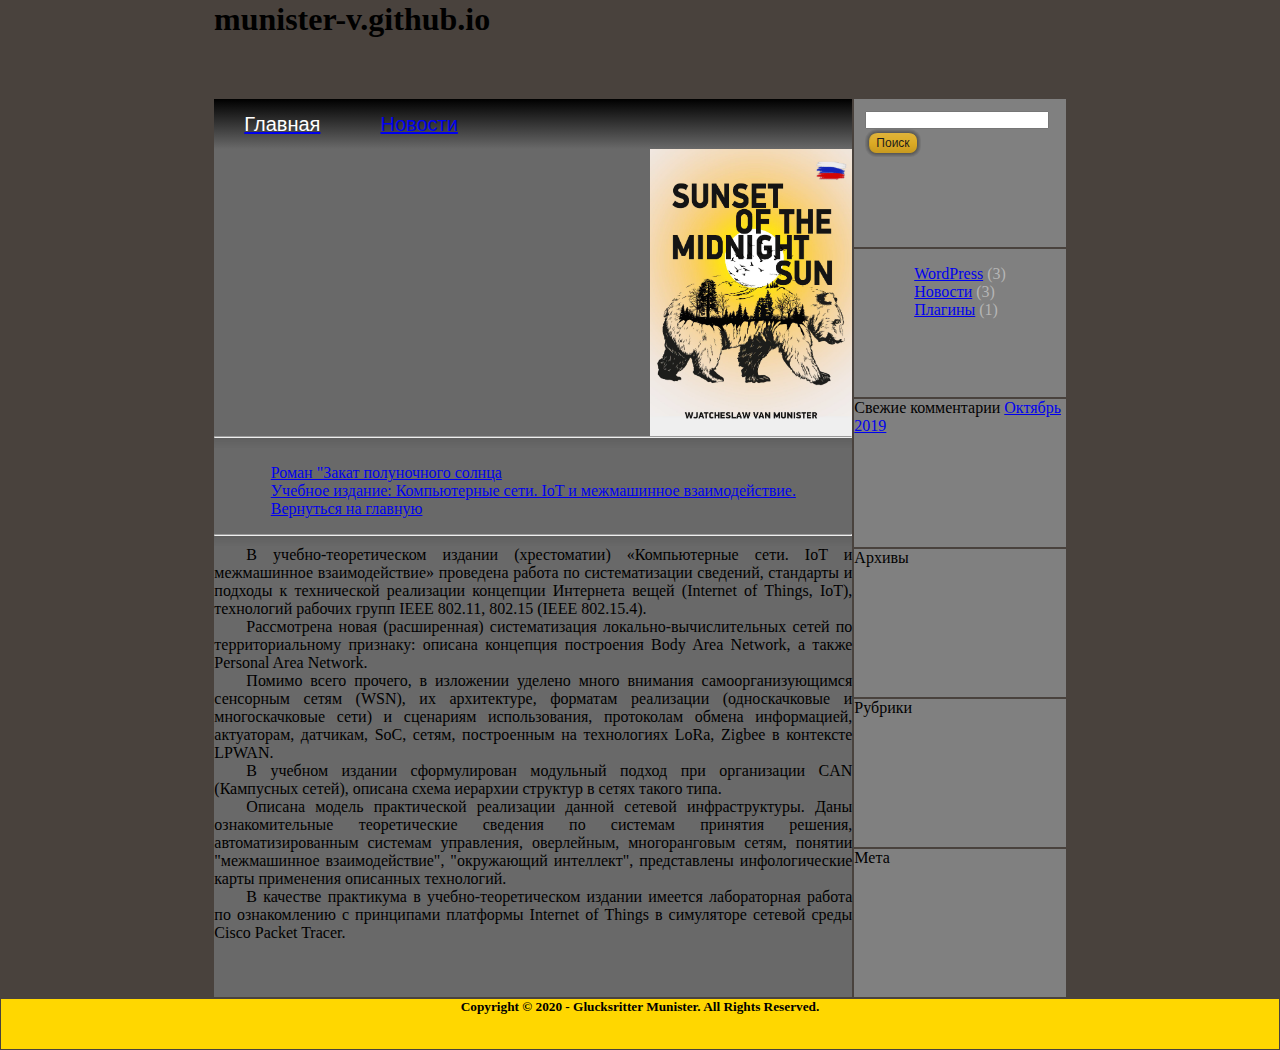
==== news.html @ d0c13600 "Update news.html" ====
<!DOCTYPE html>
<html>
<meta name="viewport" content="width=device-width, initial-scale=1.0">

<style>
	

.menu {
    background: linear-gradient(to bottom, #000000 0%, #696969 100%);
    height: 50px
}

.menu ul {
    padding: 0;
}

.menu ul:after {
    clear: both;
    display: table;
    width: 100%;
    height: 0;
    content: ' ';
}

.menu li {
    float: left;
    background: url(https://help.gnome.org/users/gnome-help/stable/figures/preferences-desktop-accessibility-symbolic.svg) 7px center no-repeat;
    font-family: Arial, sans-serif;
    font-size: 20px;
    list-style: none;
   
}

.menu li:hover {
    background: url(https://help.gnome.org/users/gnome-help/stable/figures/preferences-desktop-accessibility-symbolic.svg) 7px center no-repeat #23BA15;
}

.menu a {
    display: block;
    padding: 0 30px;
    line-height: 50px;
}

		
	
  /* ================== */

.block {
  display: flex;
  flex-direction: column;
}

.block .m {
  flex: 1;
}


/* ================== */

.art-BlockContent-body {
  justify-self: center;
  z-index: 1;
  padding: 11px;
}

.art-BlockContent {
  justify-self: center;
  z-index: 0;
  margin: 0 auto;
  min-width: 6px;
  min-height: 1px;
}

.art-BlockContent-body ul {
  list-style-type: none;
  color: #B5B5B5;
  margin: 5px;
  padding: 0;
}

.header {
  height: 6em;
  background-color: #49423d;
}

.head_img {
  background: url(https://munister-v.github.io/img/Header.jpg) no-repeat;
  background-size: cover;
  width: 66.67%;
  margin-right: auto;
  margin-left: auto;
  top: 0;
  height: 135px;
  border-radius: 10px
}

.footer {
  background-color: Gold;
  height: 50px;
}

.aside {
  background-color: #49423d;
}

.main {
  background-color: DimGrey;
}

.m {
  background-color: Gray;
}

.header,
.main,
.aside,
.m,
.footer {
  border: solid 1px #49423d;
}

* {
  margin: 0;
  padding: 0;
}

.page {
  margin: auto;
}

.grid-container {
  display: grid;
  height: 100vh;
  grid-template-columns: 2fr 6fr 2fr 2fr;
}

	
	

/* Smartphones (вертикальная и горизонтальная) ----------- */

@media only screen and (min-width: 350px) and (max-width: 641px) {
  .grid-container {
    grid-template-columns: 1fr;
  }
  .header {
    height: 7em;
    padding: 0em 0%;
  }
	
.footer 
{
display:none;
}

	
  .head_img {
    background: url(https://munister-v.github.io/img/Header.jpg) no-repeat;
    background-size: cover;
    width: 100%;
    margin-right: auto;
    margin-left: auto;
    top: 0;
    height: 120px;
  }
		
  .aside {
    display: none;
  }
  .art-BlockContent-body {
    margin-right: auto;
    justify-self: center;
    margin-left: auto;
    top: 0;
  }
}

.horizontal_linia	
{
height: 28px;	
}
	
/* begin Button */
.art-button-wrapper .art-button
{
	display:inline-block;
	width: auto;
	outline:none;
	border:none;
	background:none;
	line-height:28px;
	margin:0 !important;
	padding:0 !important;
	overflow: visible;
	cursor: default;
	text-decoration: none !important;
	z-index:0;
}

.art-button-wrapper
{
	display:inline-block;
	position:relative;
	height: 28px;
	overflow:hidden;
	white-space: nowrap;
	width: auto;
	z-index:0;
}

.art-button-wrapper .art-button
{
	display:block;
	height: 28px;
	font-family: Tahoma, Arial, Helvetica, Sans-Serif;
	font-size: 12px;
	white-space: nowrap;
	text-align: left;
	padding: 0 11px !important;
	line-height: 28px;
	text-decoration: none !important;
	color: #1C1C1C !important;
}

input, select
{
	font-family: Tahoma, Arial, Helvetica, Sans-Serif;
	font-size: 12px;
}

.art-button-wrapper.hover .art-button, .art-button:hover
{
	color: #404040 !important;
	text-decoration: none !important;
}

.art-button-wrapper.active .art-button
{
	color: #F5F5F5 !important;
}

.art-button-wrapper .l, .art-button-wrapper .r
{
	display:block;
	position:absolute;
	z-index:-1;
	height: 84px;
	background-image: url('img/Button.png');
}

.art-button-wrapper .l
{
	left:0;
	right:15px;
}

.art-button-wrapper .r
{
	width:419px;
	right:0;
	clip: rect(auto, auto, auto, 404px);
}

.art-button-wrapper.hover .l, .art-button-wrapper.hover .r
{
	top: -28px;
}

.art-button-wrapper.active .l, .art-button-wrapper.active .r
{
	top: -56px;
}



/* end Button */

.clearfix:before,
.clearfix:after {
  content: "";
  display: table;
  clear: both;
}
.clearfix {
  clear: both;
}

.photo-row {
  display: flex;
  align-items: center;
}
.info-photo {
  //float: left;
  width: 31.6666667%;
  height: auto;
  max-width: 100%;
}
.info-photo:not(:last-child) {
  margin-right: 2.5%;
}

	
.horizontal_linia
 {
height: 12px;
border: 0;
box-shadow: inset 0 15px 12px -11px rgba(0,0,0,0.15);
}
		
.paragraph-class {
 
    text-indent: 32px;
    text-align: justify;
}
	
 </style> 
      
<div class="page">
 <div class="header">
    <div class="head_img">
      <h1> munister-v.github.io
        <h1>
    </div>
  </div>
  <div class="grid-container">
    <div class="aside"></div>
    <div class="main">
	  
    <div class="menu">
     <ul><li><a href="index.html"><font color="white">Главная</a></font></li>
     <li><a href="news.html">Новости<font color="white"></a></font></li>
     </ul>
    </div>    
	 
	    
   

     <div class="photo-row clearfix">
      <img class="info-photo" src="/img/book1.png" alt="">
      <img class="info-photo" src="/img/book2.png" alt="">
      <img class="info-photo" src="/img/book3.png" alt="">
    </div>
	  
	  
	  
	  
	  <div class="horizontal_linia"><hr> </div> 
         
	 <div class="art-BlockContent-body">
          <ul>
            <li class="cat-item cat-item-4"><a href="https://play.google.com/store/books/details/Закат_полуночного_солнца?id=-oV4DwAAQBAJ&hl=ru" title="Закат полуночного солнца">Роман "Закат полуночного солнца</a>
            </li>
            <li class="cat-item cat-item-1"><a href="http://www.wpfree.ru/preview/?cat=1" title="Компьютерные сети. IoT и межмашинное взаимодействие.">Учебное издание: Компьютерные сети. IoT и межмашинное взаимодействие.</a>
            </li>
            <li class="cat-item cat-item-3"><a href="https://munister-v.github.io/index.html" title="На главную">Вернуться на главную</a>
            </li>
          </ul>
        </div>
	    
     <div class="horizontal_linia"><hr> </div> 
	  
 <div class="paragraph-class ">
<p>   В учебно-теоретическом издании (хрестоматии) «Компьютерные сети. IoT и межмашинное взаимодействие» проведена работа по систематизации сведений, стандарты и подходы к технической реализации концепции Интернета вещей (Internet of Things, IoT), технологий рабочих групп IEEE 802.11, 802.15 (IEEE 802.15.4).<p> 
<p>   Рассмотрена новая (расширенная) систематизация локально-вычислительных сетей по территориальному признаку: описана концепция построения Body Area Network, а также Personal Area Network. 
	
<p>   Помимо всего прочего, в изложении уделено много внимания самоорганизующимся сенсорным сетям (WSN), их архитектуре, форматам реализации (односкачковые и многоскачковые сети) и сценариям использования, протоколам обмена информацией, актуаторам, датчикам, SoC, сетям, построенным на технологиях LoRa, Zigbee в контексте LPWAN. <p>
<p>   В учебном издании сформулирован модульный подход при организации CAN (Кампусных сетей), описана схема иерархии структур в сетях такого типа. <p>
<p>   Описана модель практической реализации данной сетевой инфраструктуры. Даны ознакомительные теоретические сведения по системам принятия решения, автоматизированным системам управления, оверлейным, многоранговым сетям, понятии "межмашинное взаимодействие", "окружающий интеллект", представлены инфологические карты применения описанных технологий. <p>
<p>   В качестве практикума в учебно-теоретическом издании имеется лабораторная работа по ознакомлению с принципами платформы Internet of Things в симуляторе сетевой среды Cisco Packet Tracer.<p>
</div>  
 
	    
 	    
	  </div>
    <div class="block">
      <div class="m">
	<div class="art-BlockContent-body">
<form method="get" name="searchform" action="http://www.wpfree.ru/preview/">
<input type="text" value="" name="s" style="width: 95%;">
<span class="art-button-wrapper">
	<span class="l"> </span>
	<span class="r"> </span>
	<input class="art-button" type="submit" name="search" value="Поиск">
</span>
</form>

    </div>      
    
	      
      </div>
      <div class="m">
        <div class="art-BlockContent-body">
          <ul>
            <li class="cat-item cat-item-4"><a href="http://www.wpfree.ru/preview/?cat=4" title="Просмотреть все записи в рубрике WordPress">WordPress</a> (3)
            </li>
            <li class="cat-item cat-item-1"><a href="http://www.wpfree.ru/preview/?cat=1" title="Просмотреть все записи в рубрике Новости">Новости</a> (3)
            </li>
            <li class="cat-item cat-item-3"><a href="http://www.wpfree.ru/preview/?cat=3" title="Просмотреть все записи в рубрике Плагины">Плагины</a> (1)
            </li>
          </ul>
        </div>
      </div>
      <div class="m">Свежие комментарии
	<a href="http://www.wpfree.ru/preview/?m=200810" title="Октябрь 2019">Октябрь 2019</a>    
	 
	      
	      
	      
	      
	      
	    
	    </div>
      <div class="m">Архивы</div>
      <div class="m">Рубрики</div>
      <div class="m">Мета</div>
    </div>
    <div class="aside"></div>
  </div>
	 
	 
  <div class="footer">	     
<h5 align="center">Copyright © 2020 - Glucksritter Munister. All Rights Reserved.</h5>	    
    </div>
</div>    
	    
	    
	    
	    
</div>
</div>	
</html>
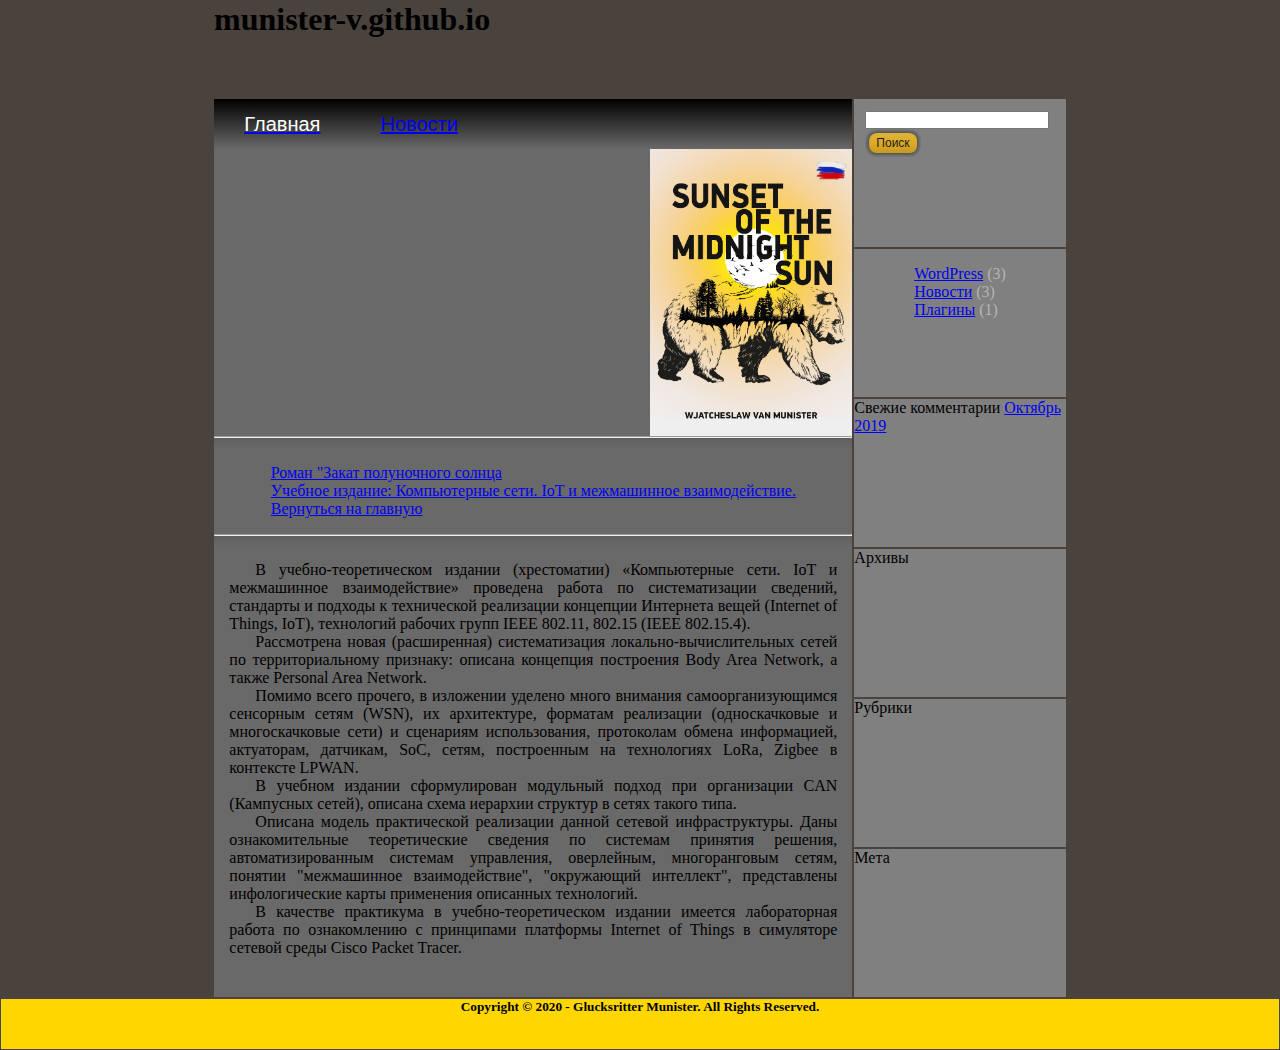
==== commit a1329f0a: "Update news.html" ====
--- a/news.html
+++ b/news.html
@@ -309,8 +309,9 @@
 		
 .paragraph-class {
  
-    text-indent: 32px;
+    text-indent: 26px;
     text-align: justify;
+    padding: 15px;
 }
 	
  </style> 
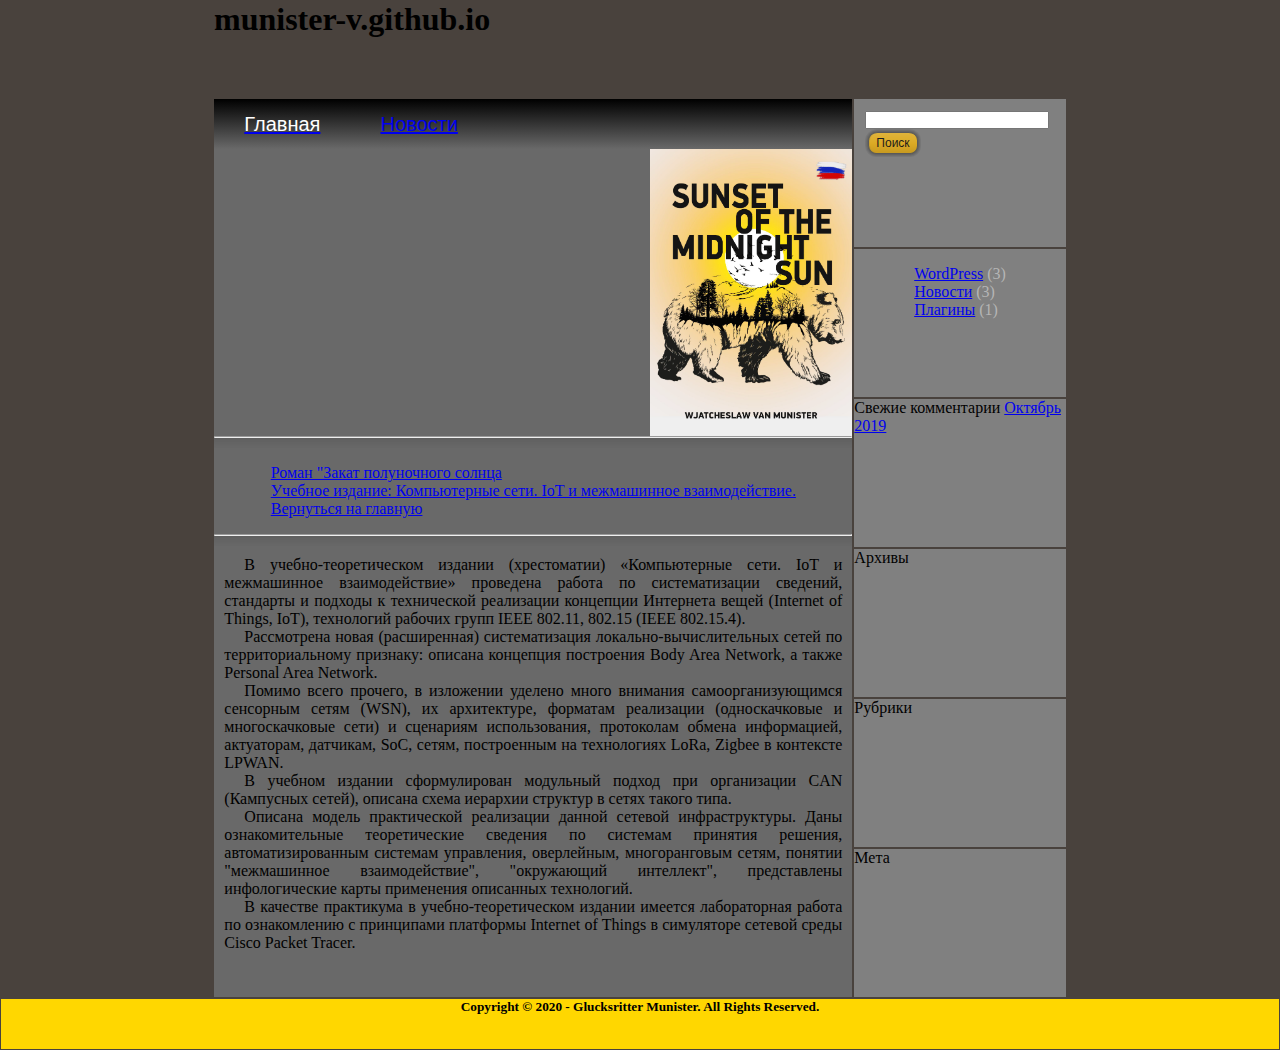
==== commit f14bc37c: "Update news.html" ====
--- a/news.html
+++ b/news.html
@@ -309,9 +309,9 @@
 		
 .paragraph-class {
  
-    text-indent: 26px;
+    text-indent: 20px;
     text-align: justify;
-    padding: 15px;
+    padding: 10px;
 }
 	
  </style> 
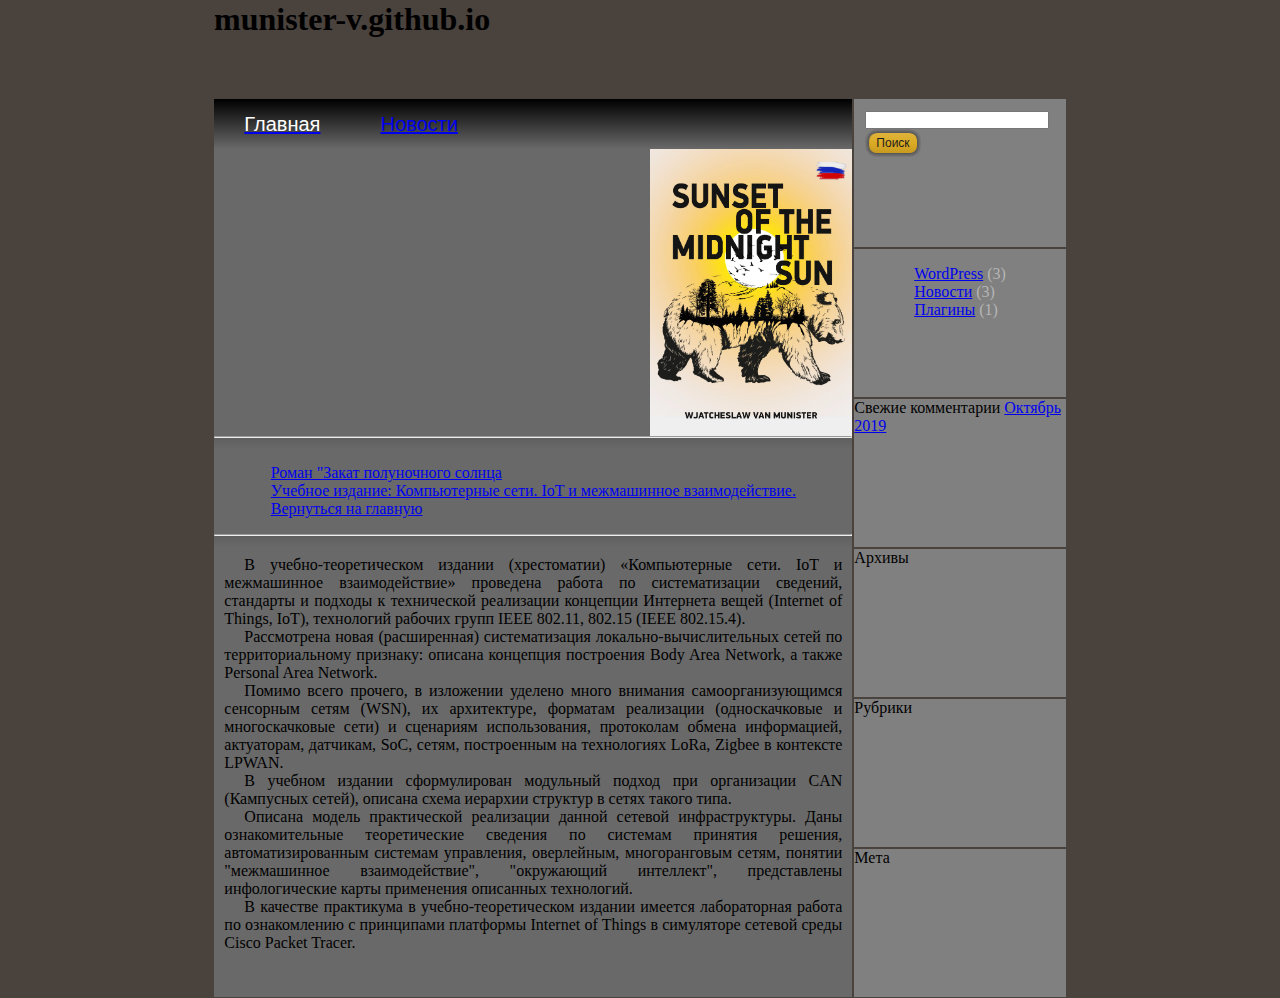
==== commit 04877f36: "Update news.html" ====
--- a/news.html
+++ b/news.html
@@ -419,9 +419,7 @@
   </div>
 	 
 	 
-  <div class="footer">	     
-<h5 align="center">Copyright © 2020 - Glucksritter Munister. All Rights Reserved.</h5>	    
-    </div>
+  
 </div>    
 	    
 	    
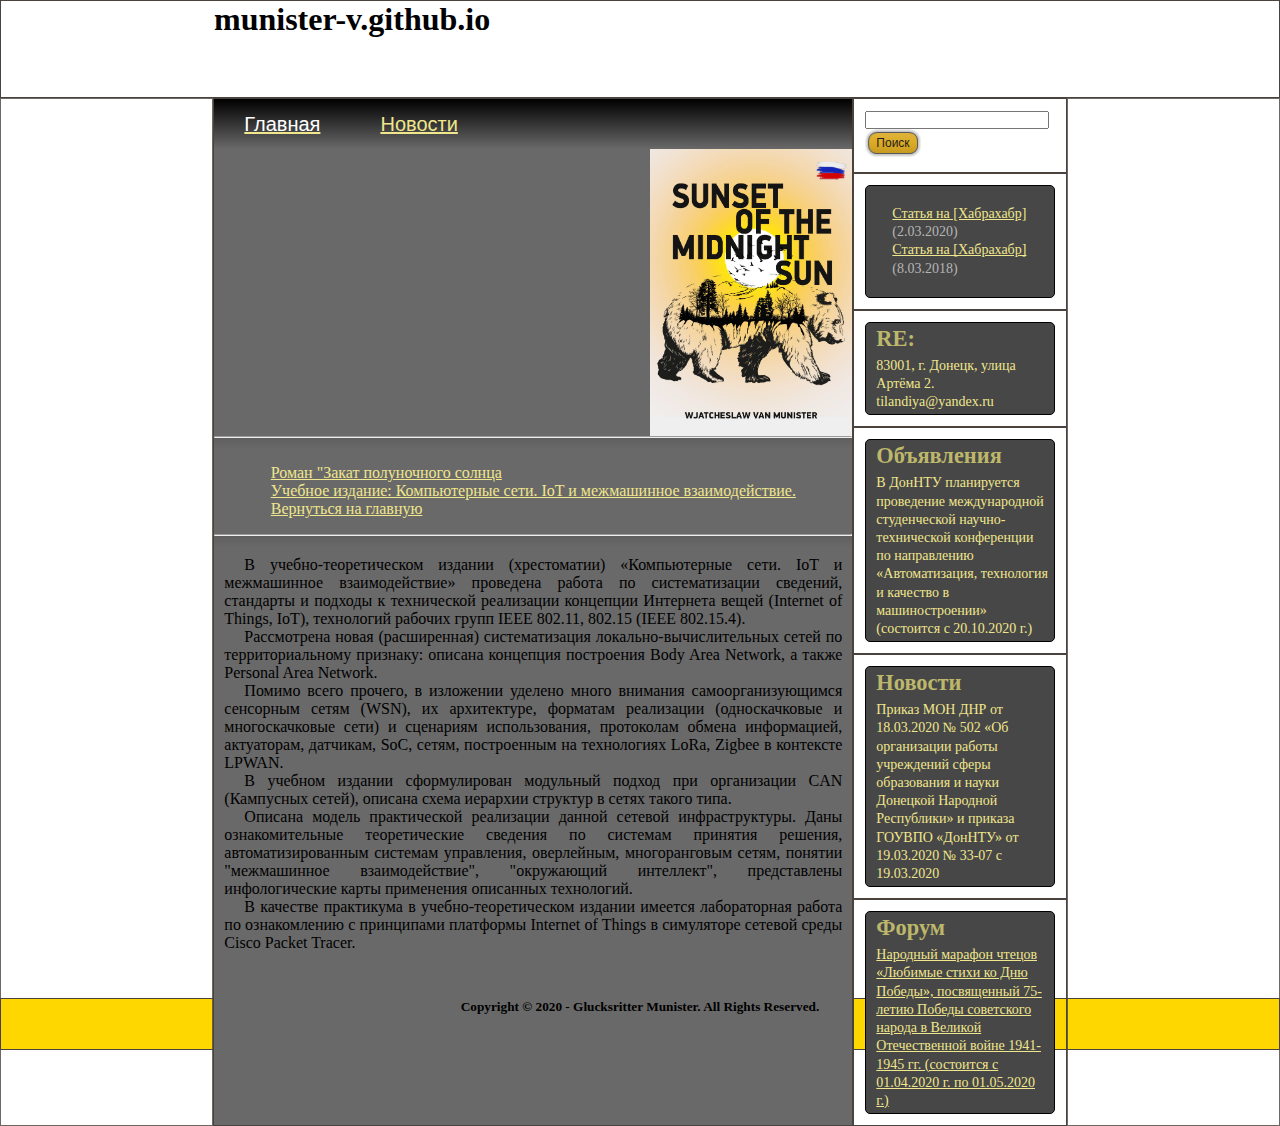
==== commit c575217e: "Update news.html" ====
--- a/news.html
+++ b/news.html
@@ -80,7 +80,7 @@
 
 .header {
   height: 6em;
-  background-color: #49423d;
+  background-image: url('https://sun9-34.userapi.com/u0fZo1FT9ndPK3aV7iQW3-UeOf9f8xT_ocLOBQ/X8nD_k4f6X8.jpg');  
 }
 
 .head_img {
@@ -100,7 +100,8 @@
 }
 
 .aside {
-  background-color: #49423d;
+  background-image: url('https://sun1.48276.userapi.com/CCzALN_wJzDsDulrnyyJRiktR5JShmuAjIN6Iw/ZPS0Sgcw6V0.jpg');
+  opacity: 0.8;
 }
 
 .main {
@@ -108,7 +109,7 @@
 }
 
 .m {
-  background-color: Gray;
+ background-image: url('https://sun1.48276.userapi.com/CCzALN_wJzDsDulrnyyJRiktR5JShmuAjIN6Iw/ZPS0Sgcw6V0.jpg');
 }
 
 .header,
@@ -313,6 +314,63 @@
     text-align: justify;
     padding: 10px;
 }
+
+	.bloginfo {
+    background: #474747;
+   border: 1px solid #000000;
+   padding: 3px 5px 3px 10px;
+    margin: 11px;
+    text-align: justify;
+ -webkit-border-radius: 3px;
+ -moz-border-radius: 5px;
+ -o-border-radius: 5px;
+ -khtml-border-radius: 5px;
+ border-radius: 5px;
+
+
+}
+/* оформление заголовка блока */
+.bloginfo-head {
+    font-size:1.4em;
+    font-weight: bold;
+    color:#BDB76B;
+   margin: 0 0 5px 0;
+}
+/* оформление текста блока */
+.bloginfo-txt {
+    line-height: 1.3em;
+    color:#F0E68C;
+   font-size:14px;
+ }
+
+a:link {
+  color: #F0E68C; 
+  
+}
+a:visited {
+  color: #F0E68C;
+}
+a:hover {
+  color: #F0E68C; 
+ 
+}
+a:active {
+  color: #497DDD; 
+  border-bottom: 1px dashed;
+}
+
+.post-95 
+	{
+    font-size:1.2em;
+    font-weight: bold;
+    color:#BDB76B;
+   margin: 0 0 5px 0;
+	}	
+	
+
+
+
+
 	
  </style> 
       
@@ -351,7 +409,7 @@
           <ul>
             <li class="cat-item cat-item-4"><a href="https://play.google.com/store/books/details/Закат_полуночного_солнца?id=-oV4DwAAQBAJ&hl=ru" title="Закат полуночного солнца">Роман "Закат полуночного солнца</a>
             </li>
-            <li class="cat-item cat-item-1"><a href="http://www.wpfree.ru/preview/?cat=1" title="Компьютерные сети. IoT и межмашинное взаимодействие.">Учебное издание: Компьютерные сети. IoT и межмашинное взаимодействие.</a>
+            <li class="cat-item cat-item-1"><a href="http://nnmclub.to/forum/viewtopic.php?t=1353462" title="Компьютерные сети. IoT и межмашинное взаимодействие.">Учебное издание: Компьютерные сети. IoT и межмашинное взаимодействие.</a>
             </li>
             <li class="cat-item cat-item-3"><a href="https://munister-v.github.io/index.html" title="На главную">Вернуться на главную</a>
             </li>
@@ -376,7 +434,7 @@
     <div class="block">
       <div class="m">
 	<div class="art-BlockContent-body">
-<form method="get" name="searchform" action="http://www.wpfree.ru/preview/">
+<form method="get" name="searchform" action="https://munister-v.github.io/">
 <input type="text" value="" name="s" style="width: 95%;">
 <span class="art-button-wrapper">
 	<span class="l"> </span>
@@ -390,41 +448,100 @@
 	      
       </div>
       <div class="m">
-        <div class="art-BlockContent-body">
+	     <div class="bloginfo" style="text-align: left;">
+
+<div class="bloginfo-txt">
+
+
+<div class="art-BlockContent-body">
           <ul>
-            <li class="cat-item cat-item-4"><a href="http://www.wpfree.ru/preview/?cat=4" title="Просмотреть все записи в рубрике WordPress">WordPress</a> (3)
+            <li class="cat-item cat-item-4"><a href="https://habr.com/ru/post/492804/" title="О вопросе репликации социальной активности">Статья на [Хабрахабр] </a> (2.03.2020)
             </li>
-            <li class="cat-item cat-item-1"><a href="http://www.wpfree.ru/preview/?cat=1" title="Просмотреть все записи в рубрике Новости">Новости</a> (3)
-            </li>
-            <li class="cat-item cat-item-3"><a href="http://www.wpfree.ru/preview/?cat=3" title="Просмотреть все записи в рубрике Плагины">Плагины</a> (1)
+            <li class="cat-item cat-item-1"><a href="https://habr.com/ru/post/350724/" title="Бактерицидные излучатели для смартфонов.">Статья на [Хабрахабр] </a> (8.03.2018)
             </li>
           </ul>
         </div>
-      </div>
-      <div class="m">Свежие комментарии
-	<a href="http://www.wpfree.ru/preview/?m=200810" title="Октябрь 2019">Октябрь 2019</a>    
+
+
+</div>
+</div>
+
+</div>
+	    
+<div class="m">
+	      
+<div class="bloginfo" style="text-align: left;">
+<div class="bloginfo-head">RE:</div>
+<div class="bloginfo-txt">
+
+
+83001, г. Донецк, улица Артёма 2.
+tilandiya@yandex.ru
+
+
+
+</div>
+</div>  
+	    
 	 
+</div>
+<div class="m"> 
 	      
+<div class="bloginfo" style="text-align: left;">
+<div class="bloginfo-head">Объявления</div>
+<div class="bloginfo-txt">
+В ДонНТУ планируется проведение международной студенческой научно-технической конференции
+по направлению «Автоматизация, технология и качество в машиностроении» (состоится c 20.10.2020 г.)
+
+</div>
+</div>  
+	    	      
+</div>
+	    
+<div class="m">
+	  <div class="bloginfo" style="text-align: left;">
+<div class="bloginfo-head">Новости</div>
+<div class="bloginfo-txt">
+Приказ МОН ДНР от 18.03.2020 № 502 «Об организации работы учреждений сферы образования и науки
+Донецкой Народной Республики» и приказа ГОУВПО «ДонНТУ» от 19.03.2020 № 33-07 с 19.03.2020
+
+
+
+
+</div>
+</div>  
+	    
+	    
+	    
+	    </div>
+      <div class="m">
+	    
+	<div class="bloginfo" style="text-align: left;">
+<div class="bloginfo-head">Форум</div>
+<div class="bloginfo-txt">
+	<a href="http://donntu.org/news/id202004011557">Народный марафон чтецов «Любимые стихи ко Дню Победы», посвященный 75-летию Победы советского народа в Великой Отечественной войне 1941-1945 гг. (состоится с 01.04.2020 г. по 01.05.2020 г.)</a>	
+		
+		
+		
+		
+		</div>
+</div>      
 	      
-	      
-	      
-	      
 	    
 	    </div>
-      <div class="m">Архивы</div>
-      <div class="m">Рубрики</div>
-      <div class="m">Мета</div>
     </div>
     <div class="aside"></div>
   </div>
 	 
 	 
-  
+  <div class="footer">	     
+<h5 align="center">Copyright © 2020 - Glucksritter Munister. All Rights Reserved.</h5>	    
+    </div>
 </div>    
 	    
 	    
 	    
 	    
-</div>
+	    </div>
 </div>	
 </html>
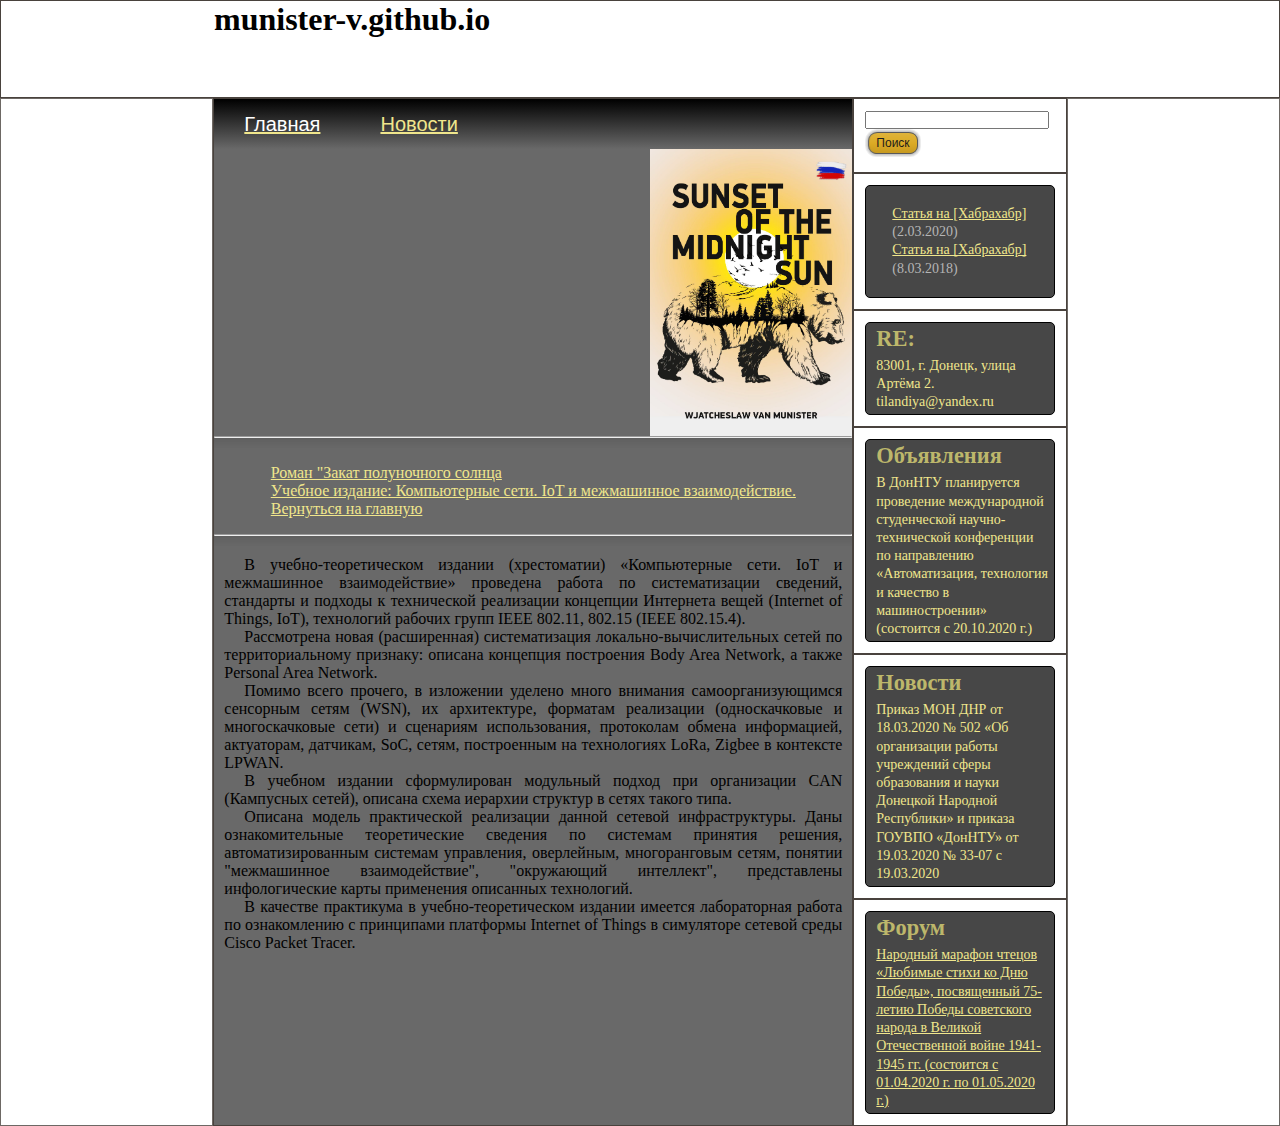
==== commit 20e93b08: "Update news.html" ====
--- a/news.html
+++ b/news.html
@@ -534,9 +534,7 @@
   </div>
 	 
 	 
-  <div class="footer">	     
-<h5 align="center">Copyright © 2020 - Glucksritter Munister. All Rights Reserved.</h5>	    
-    </div>
+ 
 </div>    
 	    
 	    
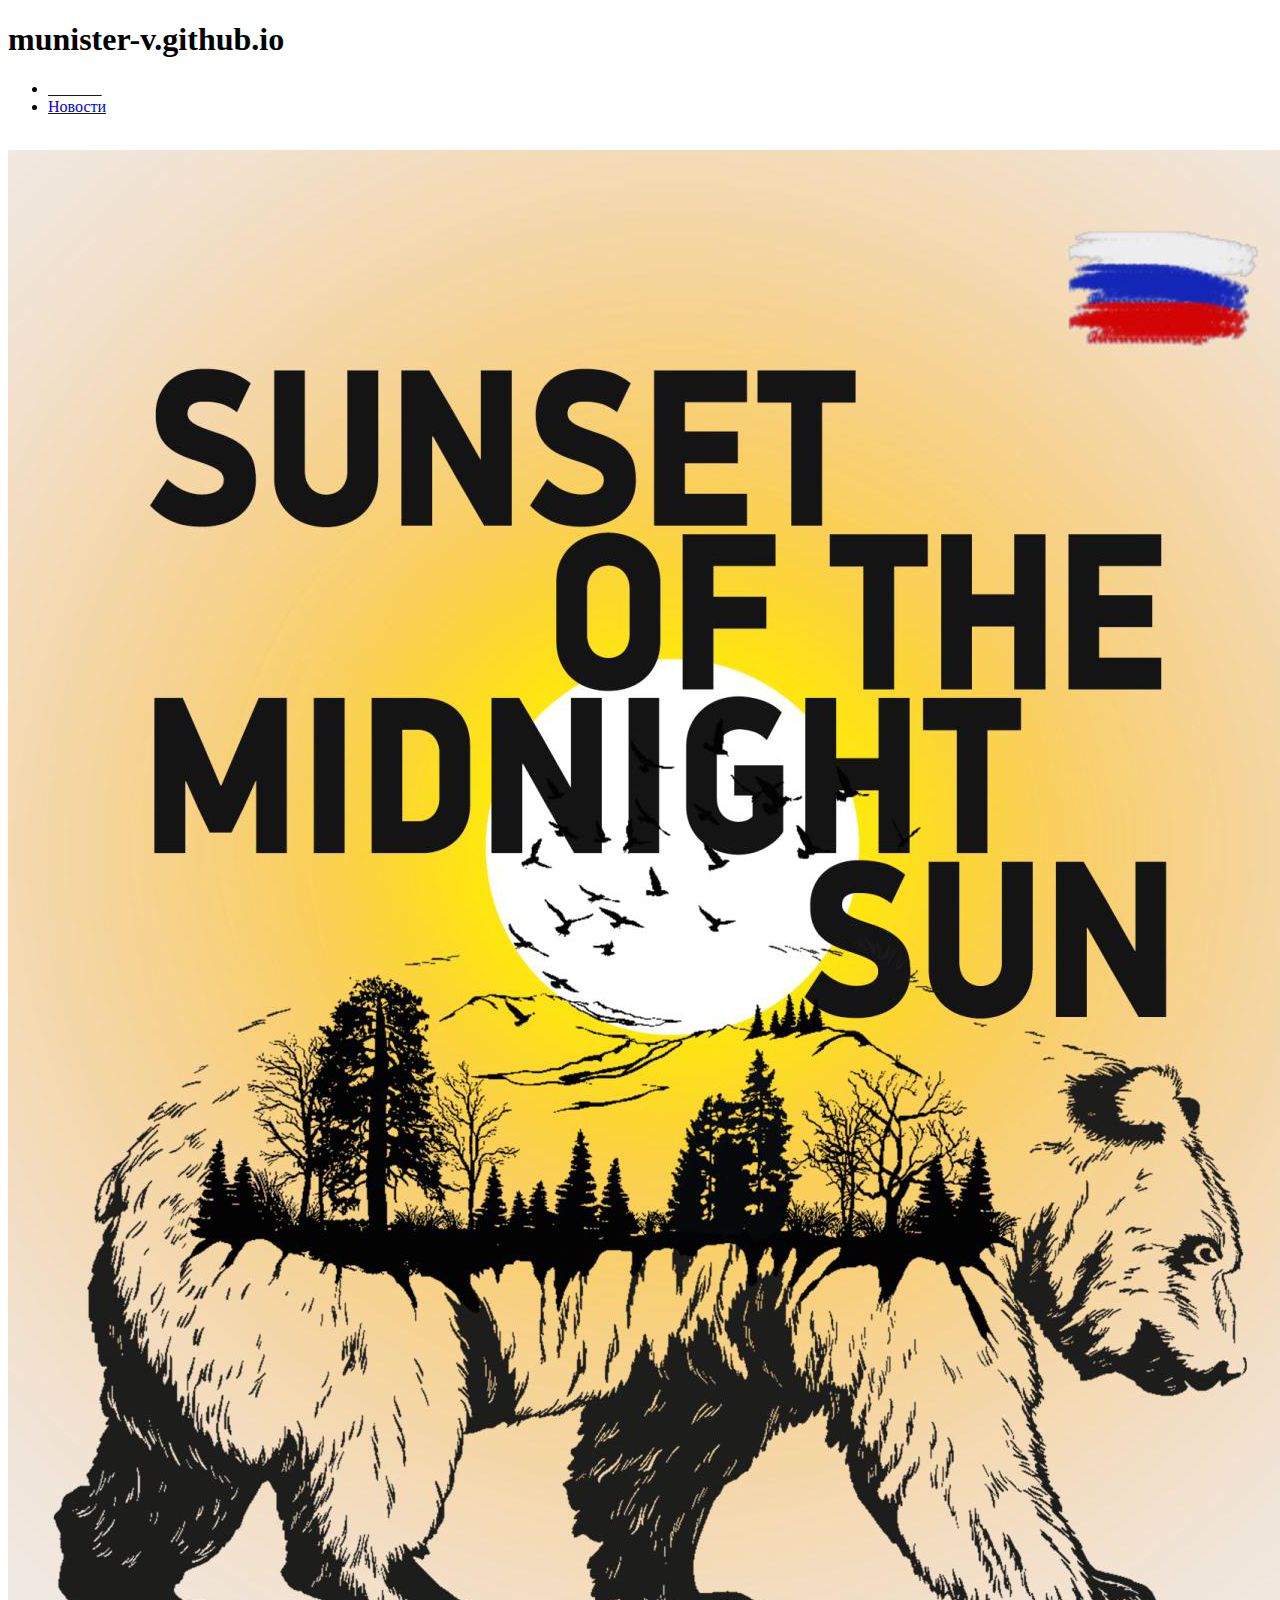
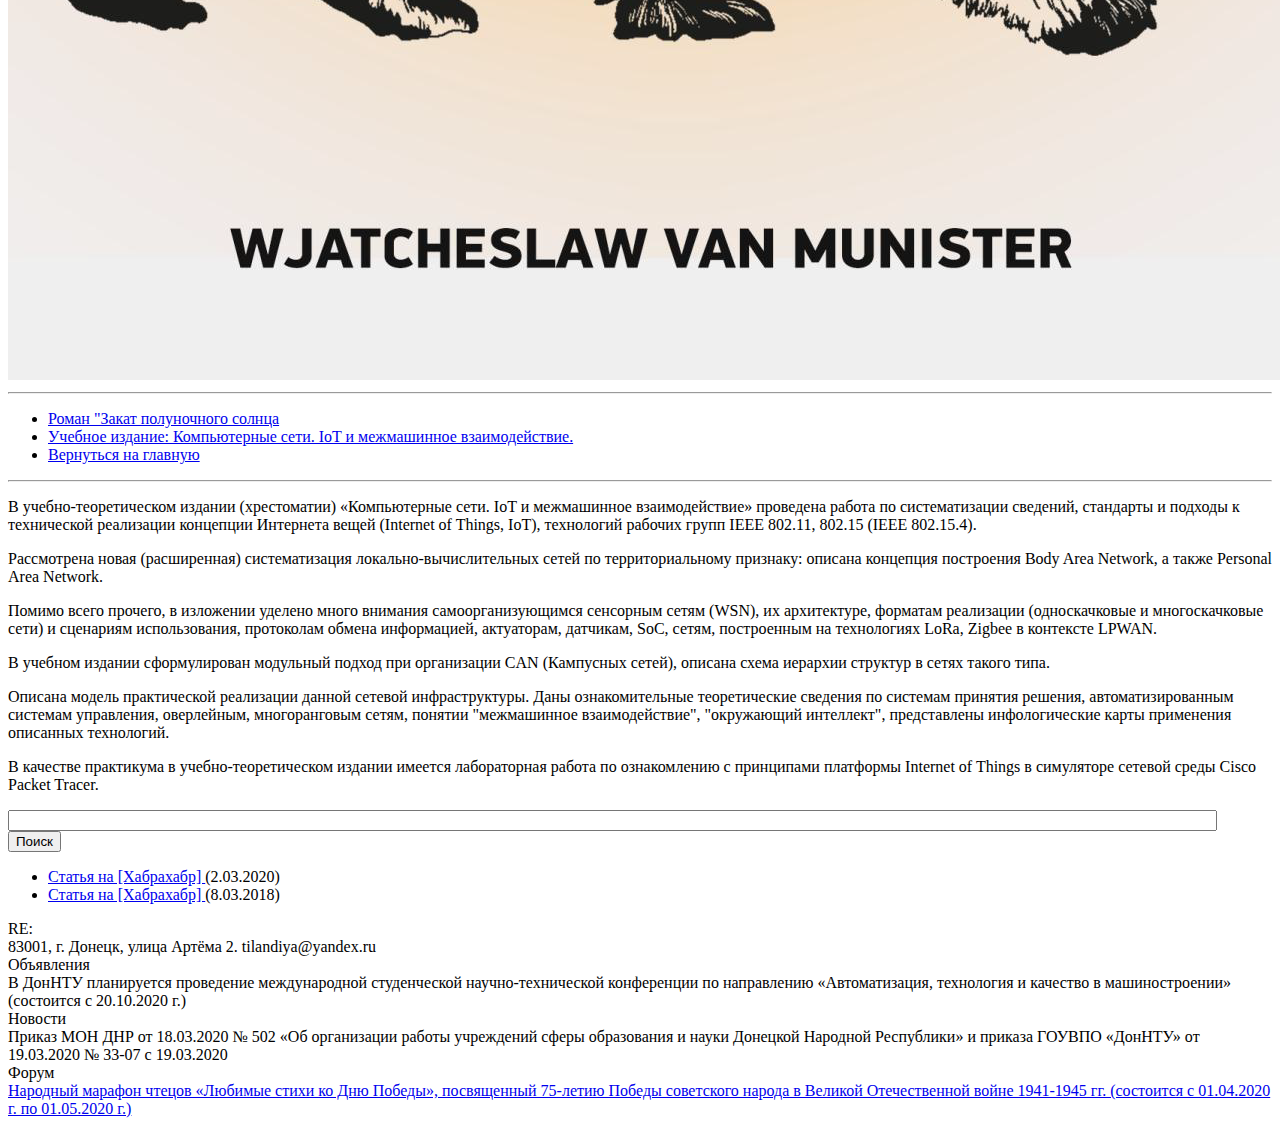
==== commit 8473d0ab: "Update news.html" ====
--- a/news.html
+++ b/news.html
@@ -1,381 +1,10 @@
 <!DOCTYPE html>
 <html>
-<meta name="viewport" content="width=device-width, initial-scale=1.0">
-
-<style>
-	
-
-.menu {
-    background: linear-gradient(to bottom, #000000 0%, #696969 100%);
-    height: 50px
-}
-
-.menu ul {
-    padding: 0;
-}
-
-.menu ul:after {
-    clear: both;
-    display: table;
-    width: 100%;
-    height: 0;
-    content: ' ';
-}
-
-.menu li {
-    float: left;
-    background: url(https://help.gnome.org/users/gnome-help/stable/figures/preferences-desktop-accessibility-symbolic.svg) 7px center no-repeat;
-    font-family: Arial, sans-serif;
-    font-size: 20px;
-    list-style: none;
-   
-}
-
-.menu li:hover {
-    background: url(https://help.gnome.org/users/gnome-help/stable/figures/preferences-desktop-accessibility-symbolic.svg) 7px center no-repeat #23BA15;
-}
-
-.menu a {
-    display: block;
-    padding: 0 30px;
-    line-height: 50px;
-}
-
-		
-	
-  /* ================== */
-
-.block {
-  display: flex;
-  flex-direction: column;
-}
-
-.block .m {
-  flex: 1;
-}
-
-
-/* ================== */
-
-.art-BlockContent-body {
-  justify-self: center;
-  z-index: 1;
-  padding: 11px;
-}
-
-.art-BlockContent {
-  justify-self: center;
-  z-index: 0;
-  margin: 0 auto;
-  min-width: 6px;
-  min-height: 1px;
-}
-
-.art-BlockContent-body ul {
-  list-style-type: none;
-  color: #B5B5B5;
-  margin: 5px;
-  padding: 0;
-}
-
-.header {
-  height: 6em;
-  background-image: url('https://sun9-34.userapi.com/u0fZo1FT9ndPK3aV7iQW3-UeOf9f8xT_ocLOBQ/X8nD_k4f6X8.jpg');  
-}
-
-.head_img {
-  background: url(https://munister-v.github.io/img/Header.jpg) no-repeat;
-  background-size: cover;
-  width: 66.67%;
-  margin-right: auto;
-  margin-left: auto;
-  top: 0;
-  height: 135px;
-  border-radius: 10px
-}
-
-.footer {
-  background-color: Gold;
-  height: 50px;
-}
-
-.aside {
-  background-image: url('https://sun1.48276.userapi.com/CCzALN_wJzDsDulrnyyJRiktR5JShmuAjIN6Iw/ZPS0Sgcw6V0.jpg');
-  opacity: 0.8;
-}
-
-.main {
-  background-color: DimGrey;
-}
-
-.m {
- background-image: url('https://sun1.48276.userapi.com/CCzALN_wJzDsDulrnyyJRiktR5JShmuAjIN6Iw/ZPS0Sgcw6V0.jpg');
-}
-
-.header,
-.main,
-.aside,
-.m,
-.footer {
-  border: solid 1px #49423d;
-}
-
-* {
-  margin: 0;
-  padding: 0;
-}
-
-.page {
-  margin: auto;
-}
-
-.grid-container {
-  display: grid;
-  height: 100vh;
-  grid-template-columns: 2fr 6fr 2fr 2fr;
-}
-
-	
-	
-
-/* Smartphones (вертикальная и горизонтальная) ----------- */
-
-@media only screen and (min-width: 350px) and (max-width: 641px) {
-  .grid-container {
-    grid-template-columns: 1fr;
-  }
-  .header {
-    height: 7em;
-    padding: 0em 0%;
-  }
-	
-.footer 
-{
-display:none;
-}
-
-	
-  .head_img {
-    background: url(https://munister-v.github.io/img/Header.jpg) no-repeat;
-    background-size: cover;
-    width: 100%;
-    margin-right: auto;
-    margin-left: auto;
-    top: 0;
-    height: 120px;
-  }
-		
-  .aside {
-    display: none;
-  }
-  .art-BlockContent-body {
-    margin-right: auto;
-    justify-self: center;
-    margin-left: auto;
-    top: 0;
-  }
-}
-
-.horizontal_linia	
-{
-height: 28px;	
-}
-	
-/* begin Button */
-.art-button-wrapper .art-button
-{
-	display:inline-block;
-	width: auto;
-	outline:none;
-	border:none;
-	background:none;
-	line-height:28px;
-	margin:0 !important;
-	padding:0 !important;
-	overflow: visible;
-	cursor: default;
-	text-decoration: none !important;
-	z-index:0;
-}
-
-.art-button-wrapper
-{
-	display:inline-block;
-	position:relative;
-	height: 28px;
-	overflow:hidden;
-	white-space: nowrap;
-	width: auto;
-	z-index:0;
-}
-
-.art-button-wrapper .art-button
-{
-	display:block;
-	height: 28px;
-	font-family: Tahoma, Arial, Helvetica, Sans-Serif;
-	font-size: 12px;
-	white-space: nowrap;
-	text-align: left;
-	padding: 0 11px !important;
-	line-height: 28px;
-	text-decoration: none !important;
-	color: #1C1C1C !important;
-}
-
-input, select
-{
-	font-family: Tahoma, Arial, Helvetica, Sans-Serif;
-	font-size: 12px;
-}
-
-.art-button-wrapper.hover .art-button, .art-button:hover
-{
-	color: #404040 !important;
-	text-decoration: none !important;
-}
-
-.art-button-wrapper.active .art-button
-{
-	color: #F5F5F5 !important;
-}
-
-.art-button-wrapper .l, .art-button-wrapper .r
-{
-	display:block;
-	position:absolute;
-	z-index:-1;
-	height: 84px;
-	background-image: url('img/Button.png');
-}
-
-.art-button-wrapper .l
-{
-	left:0;
-	right:15px;
-}
-
-.art-button-wrapper .r
-{
-	width:419px;
-	right:0;
-	clip: rect(auto, auto, auto, 404px);
-}
-
-.art-button-wrapper.hover .l, .art-button-wrapper.hover .r
-{
-	top: -28px;
-}
-
-.art-button-wrapper.active .l, .art-button-wrapper.active .r
-{
-	top: -56px;
-}
-
-
-
-/* end Button */
-
-.clearfix:before,
-.clearfix:after {
-  content: "";
-  display: table;
-  clear: both;
-}
-.clearfix {
-  clear: both;
-}
-
-.photo-row {
-  display: flex;
-  align-items: center;
-}
-.info-photo {
-  //float: left;
-  width: 31.6666667%;
-  height: auto;
-  max-width: 100%;
-}
-.info-photo:not(:last-child) {
-  margin-right: 2.5%;
-}
-
-	
-.horizontal_linia
- {
-height: 12px;
-border: 0;
-box-shadow: inset 0 15px 12px -11px rgba(0,0,0,0.15);
-}
-		
-.paragraph-class {
- 
-    text-indent: 20px;
-    text-align: justify;
-    padding: 10px;
-}
-
-	.bloginfo {
-    background: #474747;
-   border: 1px solid #000000;
-   padding: 3px 5px 3px 10px;
-    margin: 11px;
-    text-align: justify;
- -webkit-border-radius: 3px;
- -moz-border-radius: 5px;
- -o-border-radius: 5px;
- -khtml-border-radius: 5px;
- border-radius: 5px;
-
-
-}
-/* оформление заголовка блока */
-.bloginfo-head {
-    font-size:1.4em;
-    font-weight: bold;
-    color:#BDB76B;
-   margin: 0 0 5px 0;
-}
-/* оформление текста блока */
-.bloginfo-txt {
-    line-height: 1.3em;
-    color:#F0E68C;
-   font-size:14px;
- }
-
-a:link {
-  color: #F0E68C; 
-  
-}
-a:visited {
-  color: #F0E68C;
-}
-a:hover {
-  color: #F0E68C; 
- 
-}
-a:active {
-  color: #497DDD; 
-  border-bottom: 1px dashed;
-}
-
-.post-95 
-	{
-    font-size:1.2em;
-    font-weight: bold;
-    color:#BDB76B;
-   margin: 0 0 5px 0;
-	}	
-	
-
-
-
-
-	
- </style> 
-      
+<meta name="viewport" content="width=device-width, initial-scale=1.0">      
 <div class="page">
  <div class="header">
+  <link rel="stylesheet" type="text/css" href="style2.css" >
+
     <div class="head_img">
       <h1> munister-v.github.io
         <h1>
@@ -389,20 +18,13 @@
      <ul><li><a href="index.html"><font color="white">Главная</a></font></li>
      <li><a href="news.html">Новости<font color="white"></a></font></li>
      </ul>
-    </div>    
-	 
-	    
-   
-
+    </div>    	   
      <div class="photo-row clearfix">
       <img class="info-photo" src="/img/book1.png" alt="">
       <img class="info-photo" src="/img/book2.png" alt="">
       <img class="info-photo" src="/img/book3.png" alt="">
     </div>
-	  
-	  
-	  
-	  
+
 	  <div class="horizontal_linia"><hr> </div> 
          
 	 <div class="art-BlockContent-body">
@@ -427,9 +49,7 @@
 <p>   Описана модель практической реализации данной сетевой инфраструктуры. Даны ознакомительные теоретические сведения по системам принятия решения, автоматизированным системам управления, оверлейным, многоранговым сетям, понятии "межмашинное взаимодействие", "окружающий интеллект", представлены инфологические карты применения описанных технологий. <p>
 <p>   В качестве практикума в учебно-теоретическом издании имеется лабораторная работа по ознакомлению с принципами платформы Internet of Things в симуляторе сетевой среды Cisco Packet Tracer.<p>
 </div>  
- 
 	    
- 	    
 	  </div>
     <div class="block">
       <div class="m">
@@ -443,16 +63,12 @@
 </span>
 </form>
 
-    </div>      
-    
-	      
+    </div>      	      
       </div>
       <div class="m">
 	     <div class="bloginfo" style="text-align: left;">
 
 <div class="bloginfo-txt">
-
-
 <div class="art-BlockContent-body">
           <ul>
             <li class="cat-item cat-item-4"><a href="https://habr.com/ru/post/492804/" title="О вопросе репликации социальной активности">Статья на [Хабрахабр] </a> (2.03.2020)
@@ -461,8 +77,6 @@
             </li>
           </ul>
         </div>
-
-
 </div>
 </div>
 
@@ -479,10 +93,8 @@
 tilandiya@yandex.ru
 
 
-
 </div>
-</div>  
-	    
+</div>  	    
 	 
 </div>
 <div class="m"> 
@@ -492,10 +104,8 @@
 <div class="bloginfo-txt">
 В ДонНТУ планируется проведение международной студенческой научно-технической конференции
 по направлению «Автоматизация, технология и качество в машиностроении» (состоится c 20.10.2020 г.)
-
 </div>
-</div>  
-	    	      
+</div>  	    	      
 </div>
 	    
 <div class="m">
@@ -506,13 +116,9 @@
 Донецкой Народной Республики» и приказа ГОУВПО «ДонНТУ» от 19.03.2020 № 33-07 с 19.03.2020
 
 
-
-
 </div>
 </div>  
-	    
-	    
-	    
+	   	    
 	    </div>
       <div class="m">
 	    
@@ -520,9 +126,7 @@
 <div class="bloginfo-head">Форум</div>
 <div class="bloginfo-txt">
 	<a href="http://donntu.org/news/id202004011557">Народный марафон чтецов «Любимые стихи ко Дню Победы», посвященный 75-летию Победы советского народа в Великой Отечественной войне 1941-1945 гг. (состоится с 01.04.2020 г. по 01.05.2020 г.)</a>	
-		
-		
-		
+				
 		
 		</div>
 </div>      
@@ -532,14 +136,10 @@
     </div>
     <div class="aside"></div>
   </div>
-	 
-	 
+	 	 
  
 </div>    
-	    
-	    
-	    
-	    
+	    	    
 	    </div>
 </div>	
 </html>
--- a/style2.css
+++ b/style2.css
@@ -0,0 +1 @@
+
